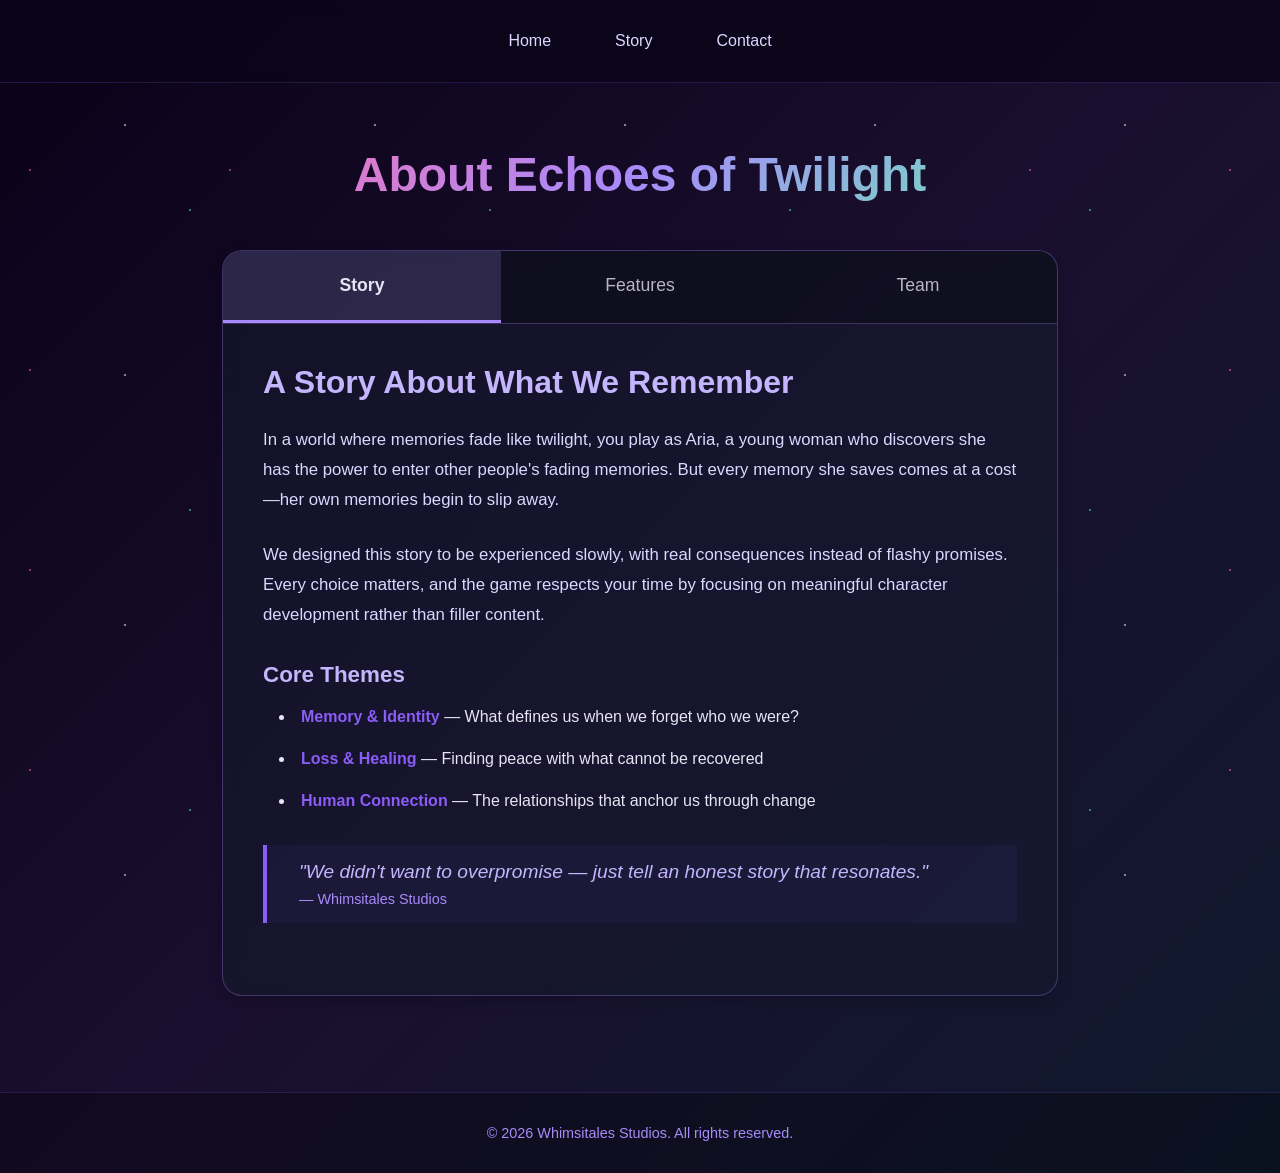
==== about.html @ ccbd85d8 "Add files via upload" ====
<!DOCTYPE html>
<html lang="en">
<head>
  <meta charset="UTF-8">
  <meta name="viewport" content="width=device-width, initial-scale=1.0">
  <title>About — Echoes of Twilight</title>
  <link rel="stylesheet" href="about.css">
</head>

<body>

<!-- Navigation with hamburger menu -->
<nav>
  <button class="hamburger" aria-label="Toggle navigation">
    <span></span>
    <span></span>
    <span></span>
  </button>
  
  <div class="nav-links">
    <a href="index.html">Home</a>
    <a href="about.html">Story</a>
    <a href="contact.html">Contact</a>
  </div>
</nav>

<main>
  <h1>About Echoes of Twilight</h1>

  <!-- Tabbed Content Section -->
  <div class="tabs-container">
    <!-- Tab Buttons -->
    <div class="tab-buttons">
      <button class="tab-button active" data-tab="story-tab">Story</button>
      <button class="tab-button" data-tab="features-tab">Features</button>
      <button class="tab-button" data-tab="team-tab">Team</button>
    </div>

    <!-- Tab Content -->
    <div class="tab-contents">
      <!-- Story Tab -->
      <div id="story-tab" class="tab-content active">
        <h2>A Story About What We Remember</h2>
        <p>
          In a world where memories fade like twilight, you play as Aria, a young woman who discovers she has the power to enter other people's fading memories. But every memory she saves comes at a cost—her own memories begin to slip away.
        </p>
        <p>
          We designed this story to be experienced slowly, with real consequences instead of flashy promises. Every choice matters, and the game respects your time by focusing on meaningful character development rather than filler content.
        </p>
        
        <h3>Core Themes</h3>
        <ul>
          <li><strong>Memory & Identity</strong> — What defines us when we forget who we were?</li>
          <li><strong>Loss & Healing</strong> — Finding peace with what cannot be recovered</li>
          <li><strong>Human Connection</strong> — The relationships that anchor us through change</li>
        </ul>

        <blockquote>
          "We didn't want to overpromise — just tell an honest story that resonates."
          <cite>— Whimsitales Studios</cite>
        </blockquote>
      </div>

      <!-- Features Tab -->
      <div id="features-tab" class="tab-content">
        <h2>What Makes It Special</h2>
        <p>
          Echoes of Twilight isn't just another visual novel. We've built it with care, focusing on the elements that make stories memorable:
        </p>
        
        <div class="feature-list">
          <div class="feature-item">
            <h3>🌿 Meaningful Choices</h3>
            <p>Your decisions have weight. We don't waste your time with fake choices—every major decision shapes relationships, unlocks story paths, and determines which ending you'll experience.</p>
          </div>
          
          <div class="feature-item">
            <h3>🎨 Hand-Crafted Visuals</h3>
            <p>Every background, character sprite, and CG was painted by our small team. No AI art, no stock assets—just hundreds of hours of love and attention to detail.</p>
          </div>
          
          <div class="feature-item">
            <h3>⏱️ Respectful Pacing</h3>
            <p>Approximately 8-12 hours for a single playthrough. We believe in quality over quantity—no padding, just story.</p>
          </div>
        </div>
      </div>

      <!-- Team Tab -->
      <div id="team-tab" class="tab-content">
        <h2>The People Behind the Story</h2>
        <p>
          Whimsitales Studios is a small indie team of three people who met in university and bonded over a shared love of narrative games. This is our first release, and we're pouring everything we've learned into it.
        </p>
        
        <div class="team-grid">
          <div class="team-member">
            <h3>Maya Chen</h3>
            <p class="role">Writer & Director</p>
            <p>Responsible for the story, dialogue, and overall narrative design. Previously worked as a narrative designer for educational games.</p>
          </div>
          
          <div class="team-member">
            <h3>Jordan Blake</h3>
            <p class="role">Artist</p>
            <p>Creates all character designs, backgrounds, and visual assets. Inspired by watercolor art and indie animation.</p>
          </div>
          
          <div class="team-member">
            <h3>Sam Rivera</h3>
            <p class="role">Composer & Programmer</p>
            <p>Handles all music, sound design, and technical implementation. Has a background in film scoring and game development.</p>
          </div>
        </div>
      </div>
    </div>
  </div>
</main>

<!-- Back to Top Button -->
<button class="back-to-top" aria-label="Back to top">↑</button>

<footer>
  <p>&copy; 2026 Whimsitales Studios. All rights reserved.</p>
</footer>

<script src="about.js"></script>

</body>
</html>
---- about.css ----
/* Box model reset */
* {
  box-sizing: border-box;
  margin: 0;
  padding: 0;
}

body {
  background: linear-gradient(135deg, #0a0118 0%, #1a0f2e 50%, #0f1a2e 100%);
  color: #e8e4f3;
  font-family: 'Arial', sans-serif;
  min-height: 100vh;
  position: relative;
}

/* Visible stars */
body::before {
  content: '';
  position: fixed;
  width: 100%;
  height: 100%;
  top: 0;
  left: 0;
  background-image: 
    radial-gradient(circle, #fff 1px, transparent 1px),
    radial-gradient(circle, #6ee7b7 1px, transparent 1px),
    radial-gradient(circle, #f472b6 1px, transparent 1px);
  background-size: 250px 250px, 300px 300px, 200px 200px;
  background-position: 0 0, 40px 60px, 130px 270px;
  opacity: 0.5;
  z-index: 0;
  pointer-events: none;
}

/* ============================================
   NAVIGATION - RESPONSIVE WITH HAMBURGER
   ============================================ */

nav {
  display: flex;
  justify-content: center;
  align-items: center;
  padding: 1.5rem 2rem;
  background: rgba(10, 5, 25, 0.8);
  backdrop-filter: blur(10px);
  border-bottom: 1px solid rgba(139, 92, 246, 0.2);
  position: sticky;
  top: 0;
  z-index: 1000;
}

.hamburger {
  display: none;
  flex-direction: column;
  gap: 4px;
  background: none;
  border: none;
  cursor: pointer;
  padding: 0.5rem;
  z-index: 1000;
}

.hamburger span {
  display: block;
  width: 25px;
  height: 3px;
  background: #dcd7ff;
  transition: all 0.3s ease;
}

.hamburger.active span:nth-child(1) {
  transform: rotate(45deg) translate(5px, 5px);
}

.hamburger.active span:nth-child(2) {
  opacity: 0;
}

.hamburger.active span:nth-child(3) {
  transform: rotate(-45deg) translate(7px, -6px);
}

.nav-links {
  display: flex;
  gap: 2rem;
}

.nav-links a {
  color: #dcd7ff;
  text-decoration: none;
  padding: 0.5rem 1rem;
  border-radius: 4px;
  transition: all 0.3s ease;
}

.nav-links a:hover {
  color: #8b5cf6;
  background: rgba(139, 92, 246, 0.1);
}

@media (max-width: 768px) {
  .hamburger {
    display: flex;
    position: absolute;
    left: 1rem;
  }
  
  .nav-links {
    position: fixed;
    top: 0;
    right: -100%;
    width: 70%;
    max-width: 300px;
    height: 100vh;
    background: rgba(10, 5, 20, 0.98);
    flex-direction: column;
    padding: 5rem 2rem 2rem;
    gap: 1rem;
    transition: right 0.3s ease;
    z-index: 999;
    border-left: 1px solid rgba(139, 92, 246, 0.3);
  }
  
  .nav-links.active {
    right: 0;
  }
  
  .nav-links a {
    padding: 1rem;
    border-bottom: 1px solid rgba(139, 92, 246, 0.2);
  }
}

/* ============================================
   MAIN CONTENT
   ============================================ */

main {
  max-width: 900px;
  margin: 2rem auto;
  padding: 2rem;
  position: relative;
  z-index: 1;
}

h1 {
  font-size: 3rem;
  margin-bottom: 3rem;
  text-align: center;
  background: linear-gradient(135deg, #f472b6 0%, #a78bfa 50%, #6ee7b7 100%);
  -webkit-background-clip: text;
  -webkit-text-fill-color: transparent;
  background-clip: text;
  font-weight: bold;
}

/* ============================================
   TABBED CONTENT - NEW COLORS
   ============================================ */

.tabs-container {
  background: rgba(20, 25, 45, 0.6);
  border-radius: 20px;
  border: 1px solid rgba(167, 139, 250, 0.3);
  overflow: hidden;
  backdrop-filter: blur(10px);
  box-shadow: 0 4px 16px rgba(0, 0, 0, 0.2);
}

/* Tab Buttons */
.tab-buttons {
  display: flex;
  background: rgba(10, 10, 20, 0.5);
  border-bottom: 1px solid rgba(167, 139, 250, 0.3);
}

.tab-button {
  flex: 1;
  background: transparent;
  color: #b8b4c9;
  border: none;
  padding: 1.5rem 1rem;
  cursor: pointer;
  font-size: 1.1rem;
  transition: all 0.3s ease;
  border-bottom: 3px solid transparent;
  font-weight: 500;
}

.tab-button:hover {
  background: rgba(167, 139, 250, 0.15);
  color: #e8e4f3;
}

.tab-button.active {
  background: rgba(167, 139, 250, 0.2);
  color: #e8e4f3;
  border-bottom-color: #a78bfa;
  font-weight: bold;
}

/* Tab Contents */
.tab-contents {
  padding: 2.5rem;
}

.tab-content {
  display: none;
}

.tab-content.active {
  display: block;
  animation: fadeIn 0.3s ease;
}

@keyframes fadeIn {
  from {
    opacity: 0;
    transform: translateY(10px);
  }
  to {
    opacity: 1;
    transform: translateY(0);
  }
}

/* Content Styling */
.tab-content h2 {
  font-size: 2rem;
  margin-bottom: 1.5rem;
  color: #c4b5fd;
}

.tab-content h3 {
  font-size: 1.4rem;
  margin-top: 2rem;
  margin-bottom: 1rem;
  color: #c4b5fd;
}

.tab-content p {
  line-height: 1.8;
  margin-bottom: 1.5rem;
  font-size: 1.05rem;
  color: #dcd7ff;
}

.tab-content ul {
  list-style-position: inside;
  margin-left: 1rem;
  margin-bottom: 1.5rem;
}

.tab-content li {
  margin-bottom: 1rem;
  line-height: 1.6;
}

.tab-content li strong {
  color: #8b5cf6;
}

blockquote {
  border-left: 4px solid #8b5cf6;
  padding-left: 2rem;
  padding-top: 1rem;
  padding-bottom: 1rem;
  margin: 2rem 0;
  color: #c4b5fd;
  font-style: italic;
  font-size: 1.2rem;
  background: rgba(139, 92, 246, 0.05);
}

cite {
  display: block;
  margin-top: 0.5rem;
  font-size: 0.9rem;
  color: #a78bfa;
  font-style: normal;
}

/* Feature List in Features Tab */
.feature-list {
  display: flex;
  flex-direction: column;
  gap: 2rem;
  margin-top: 2rem;
}

.feature-item {
  background: rgba(139, 92, 246, 0.05);
  padding: 1.5rem;
  border-radius: 8px;
  border-left: 4px solid #8b5cf6;
}

.feature-item h3 {
  margin-top: 0;
  margin-bottom: 0.75rem;
  font-size: 1.2rem;
}

.feature-item p {
  margin-bottom: 0;
  color: #a78bfa;
}

/* Team Grid in Team Tab */
.team-grid {
  display: grid;
  grid-template-columns: repeat(auto-fit, minmax(250px, 1fr));
  gap: 2rem;
  margin-top: 2rem;
}

.team-member {
  background: rgba(139, 92, 246, 0.05);
  padding: 2rem;
  border-radius: 8px;
  border: 1px solid rgba(139, 92, 246, 0.2);
  text-align: center;
}

.team-member h3 {
  margin-top: 0;
  margin-bottom: 0.5rem;
  color: #c4b5fd;
  font-size: 1.3rem;
}

.team-member .role {
  color: #8b5cf6;
  font-size: 0.9rem;
  text-transform: uppercase;
  letter-spacing: 1px;
  margin-bottom: 1rem;
}

.team-member p:last-child {
  color: #a78bfa;
  font-size: 0.95rem;
  line-height: 1.6;
}

/* ============================================
   BACK TO TOP BUTTON
   ============================================ */

.back-to-top {
  position: fixed;
  bottom: 2rem;
  right: 2rem;
  width: 50px;
  height: 50px;
  background: #8b5cf6;
  color: white;
  border: none;
  border-radius: 50%;
  font-size: 1.5rem;
  cursor: pointer;
  opacity: 0;
  visibility: hidden;
  transition: all 0.3s ease;
  z-index: 100;
  box-shadow: 0 4px 15px rgba(139, 92, 246, 0.4);
}

.back-to-top.visible {
  opacity: 1;
  visibility: visible;
}

.back-to-top:hover {
  background: #a78bfa;
  transform: translateY(-3px);
  box-shadow: 0 6px 20px rgba(139, 92, 246, 0.6);
}

/* ============================================
   FOOTER
   ============================================ */

footer {
  text-align: center;
  padding: 2rem;
  margin-top: 4rem;
  background: rgba(0, 0, 0, 0.3);
  border-top: 1px solid rgba(139, 92, 246, 0.2);
}

footer p {
  color: #a78bfa;
  font-size: 0.9rem;
}

/* ============================================
   RESPONSIVE DESIGN
   ============================================ */

@media (max-width: 768px) {
  main {
    padding: 1rem;
  }
  
  h1 {
    font-size: 2rem;
  }
  
  .tab-buttons {
    flex-direction: column;
  }
  
  .tab-button {
    border-bottom: 1px solid rgba(139, 92, 246, 0.2);
    border-right: none;
  }
  
  .tab-button.active {
    border-bottom-color: transparent;
    border-left: 3px solid #8b5cf6;
  }
  
  .tab-contents {
    padding: 1.5rem;
  }
  
  .team-grid {
    grid-template-columns: 1fr;
  }
  
  .back-to-top {
    bottom: 1rem;
    right: 1rem;
    width: 45px;
    height: 45px;
  }
}
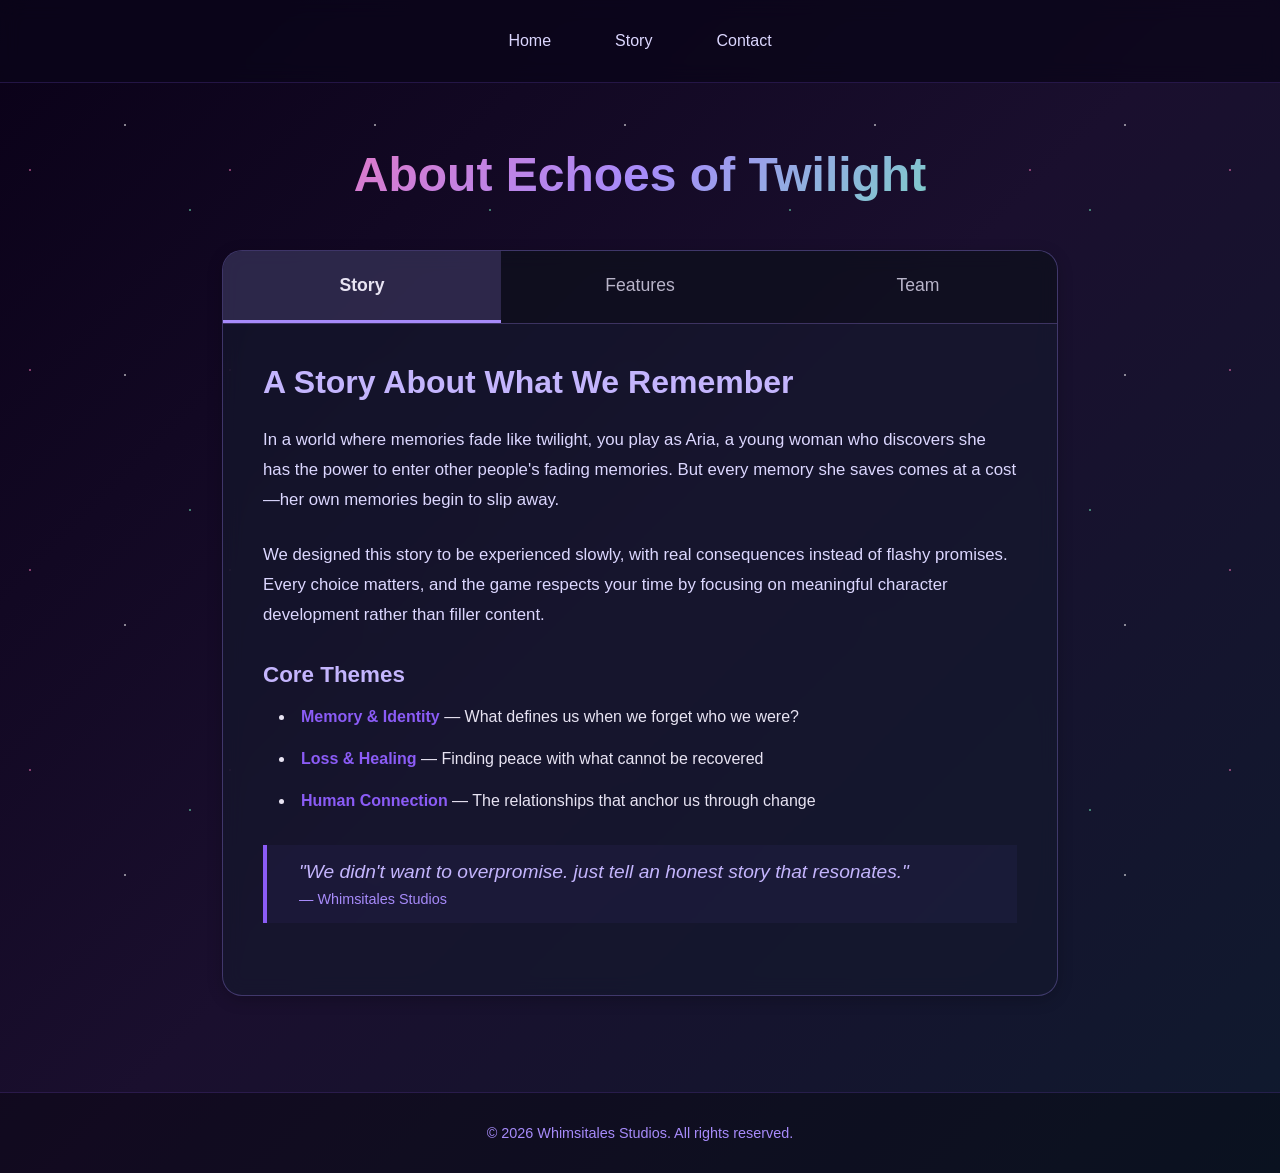
==== commit fdfefc81: "Update about.html" ====
--- a/about.html
+++ b/about.html
@@ -56,7 +56,7 @@
         </ul>
 
         <blockquote>
-          "We didn't want to overpromise — just tell an honest story that resonates."
+          "We didn't want to overpromise. just tell an honest story that resonates."
           <cite>— Whimsitales Studios</cite>
         </blockquote>
       </div>
@@ -71,7 +71,7 @@
         <div class="feature-list">
           <div class="feature-item">
             <h3>🌿 Meaningful Choices</h3>
-            <p>Your decisions have weight. We don't waste your time with fake choices—every major decision shapes relationships, unlocks story paths, and determines which ending you'll experience.</p>
+            <p>Your decisions have weight. We don't waste your time with fake choices, every major decision shapes relationships, unlocks story paths, and determines which ending you'll experience.</p>
           </div>
           
           <div class="feature-item">
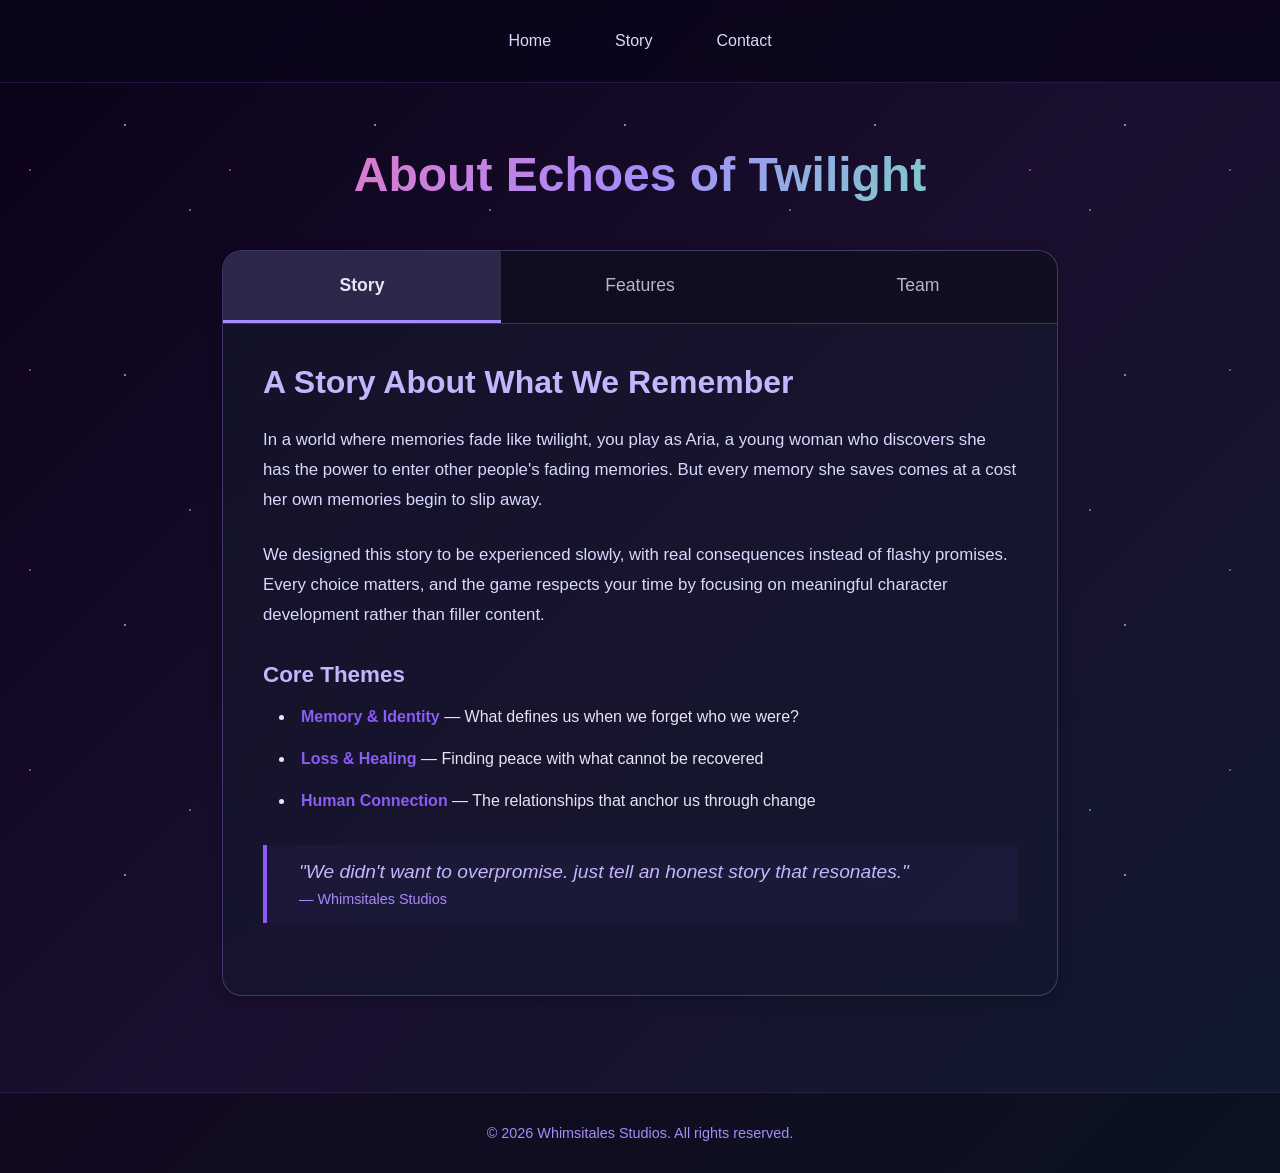
==== commit 87bb2589: "Update about.html" ====
--- a/about.html
+++ b/about.html
@@ -42,7 +42,7 @@
       <div id="story-tab" class="tab-content active">
         <h2>A Story About What We Remember</h2>
         <p>
-          In a world where memories fade like twilight, you play as Aria, a young woman who discovers she has the power to enter other people's fading memories. But every memory she saves comes at a cost—her own memories begin to slip away.
+          In a world where memories fade like twilight, you play as Aria, a young woman who discovers she has the power to enter other people's fading memories. But every memory she saves comes at a cost her own memories begin to slip away.
         </p>
         <p>
           We designed this story to be experienced slowly, with real consequences instead of flashy promises. Every choice matters, and the game respects your time by focusing on meaningful character development rather than filler content.
@@ -81,7 +81,7 @@
           
           <div class="feature-item">
             <h3>⏱️ Respectful Pacing</h3>
-            <p>Approximately 8-12 hours for a single playthrough. We believe in quality over quantity—no padding, just story.</p>
+            <p>Approximately 8-12 hours for a single playthrough. We believe in quality over quantity, no padding, just story.</p>
           </div>
         </div>
       </div>
@@ -95,19 +95,19 @@
         
         <div class="team-grid">
           <div class="team-member">
-            <h3>Maya Chen</h3>
+            <h3>Peace Jolly</h3>
             <p class="role">Writer & Director</p>
             <p>Responsible for the story, dialogue, and overall narrative design. Previously worked as a narrative designer for educational games.</p>
           </div>
           
           <div class="team-member">
-            <h3>Jordan Blake</h3>
+            <h3>Jolayemi Peace</h3>
             <p class="role">Artist</p>
             <p>Creates all character designs, backgrounds, and visual assets. Inspired by watercolor art and indie animation.</p>
           </div>
           
           <div class="team-member">
-            <h3>Sam Rivera</h3>
+            <h3>Ace Spade</h3>
             <p class="role">Composer & Programmer</p>
             <p>Handles all music, sound design, and technical implementation. Has a background in film scoring and game development.</p>
           </div>
